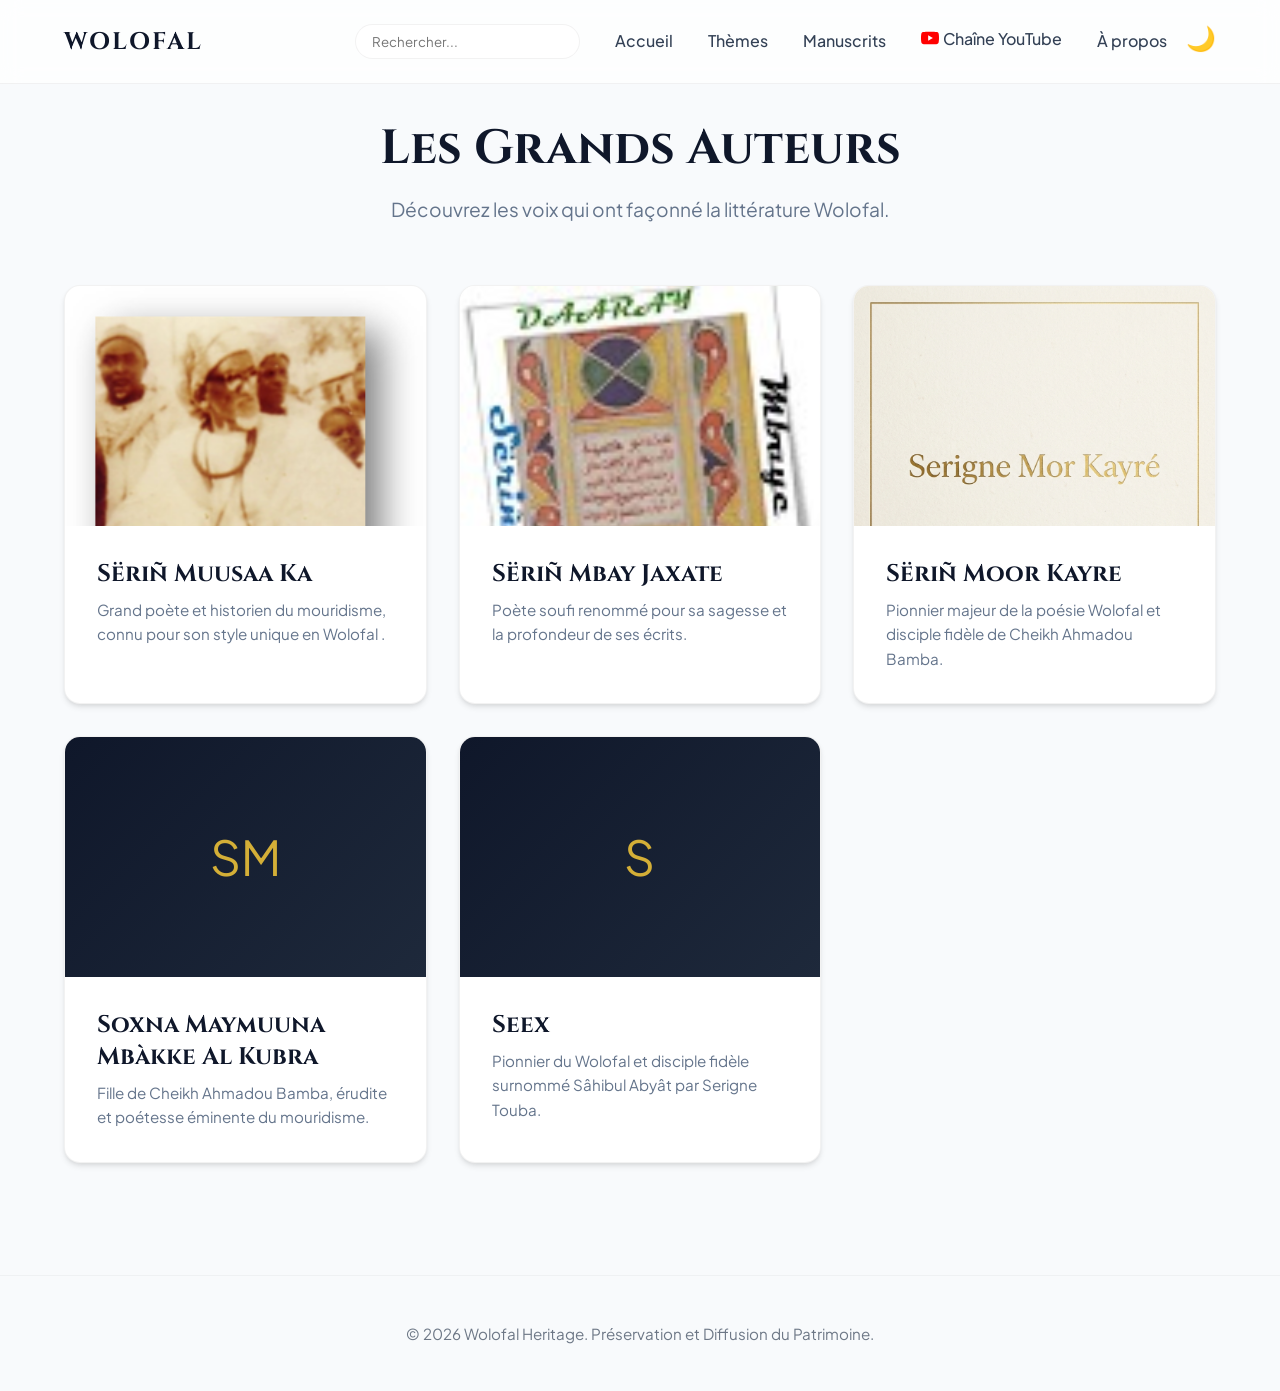
==== index.html @ 9d3ddbca "Ajoute une page Manuscrits (Ajami/Transcrit, groupée par auteur) - data/manuscripts.json : catalogue" ====
<!DOCTYPE html>
<html lang="fr">

<head>
    <meta charset="UTF-8">
    <meta name="viewport" content="width=device-width, initial-scale=1.0">
    <title>Wolofal Heritage</title>
    <meta name="description" content="Découvrez et lisez la poésie Wolofal (ajami) des grands auteurs mourides : Sëriñ Muusaa Ka, Sëriñ Mbay Jaxate, Sëriñ Moor Kayre et d'autres voix du patrimoine littéraire wolof.">
    <meta property="og:type" content="website">
    <meta property="og:title" content="Wolofal Heritage">
    <meta property="og:description" content="Préservation et diffusion du patrimoine littéraire Wolofal : poèmes, manuscrits et audios des grands auteurs mourides.">
    <meta property="og:image" content="assets/moussa_ka.png">
    <meta name="twitter:card" content="summary_large_image">
    <meta name="twitter:title" content="Wolofal Heritage">
    <meta name="twitter:description" content="Préservation et diffusion du patrimoine littéraire Wolofal : poèmes, manuscrits et audios des grands auteurs mourides.">
    <link rel="preconnect" href="https://fonts.googleapis.com">
    <link rel="preconnect" href="https://fonts.gstatic.com" crossorigin>
    <link
        href="https://fonts.googleapis.com/css2?family=Cinzel:wght@400;700&family=Lateef&family=Playfair+Display:ital,wght@0,400;0,700;1,400&family=Plus+Jakarta+Sans:wght@300;400;500;600&display=swap"
        rel="stylesheet">
    <link rel="stylesheet" href="style.css?v=13">
</head>

<body>
    <nav class="navbar">
        <div class="logo" onclick="app.navigate('home')">WOLOFAL</div>
        <div class="nav-links">
            <div class="search-container">
                <label for="searchInput" class="sr-only">Rechercher un poème ou un auteur</label>
                <input type="text" id="searchInput" placeholder="Rechercher..." class="search-bar" oninput="app.handleSearch(event)">
                <button id="clearSearchBtn" class="clear-search-btn" onclick="app.clearSearch()" style="display: none;">&times;</button>
            </div>
            <a href="#/" onclick="app.navigate('home'); return false;">Accueil</a>
            <a href="#/themes" onclick="app.navigate('themes'); return false;">Thèmes</a>
            <a href="#/manuscrits" onclick="app.navigate('manuscripts'); return false;">Manuscrits</a>
            <a href="https://www.youtube.com/@serignembayediakhate1075" target="_blank" class="nav-youtube-link" style="display: inline-flex; align-items: center; gap: 0.25rem;">
                <svg class="nav-youtube-icon" viewBox="0 0 24 24" width="18" height="18" fill="currentColor" style="color: #ff0000; transition: transform 0.3s;"><path d="M23.498 6.163a3.003 3.003 0 0 0-2.11-2.11C19.518 3.545 12 3.545 12 3.545s-7.518 0-9.388.508a3.003 3.003 0 0 0-2.11 2.11C0 8.033 0 12 0 12s0 3.967.502 5.837a3.003 3.003 0 0 0 2.11 2.11c1.87.508 9.388.508 9.388.508s7.518 0 9.388-.508a3.003 3.003 0 0 0 2.11-2.11C24 15.967 24 12 24 12s0-3.967-.502-5.837zM9.545 15.568V8.432L15.818 12l-6.273 3.568z"/></svg>
                Chaîne YouTube
            </a>
            <a href="#about">À propos</a>
            <button id="themeToggle" class="theme-btn" onclick="app.toggleTheme()">🌙</button>
        </div>
    </nav>

    <main id="app">
        <!-- Views will be injected here by JavaScript -->
    </main>

    <footer>
        <p>&copy; 2026 Wolofal Heritage. Préservation et Diffusion du Patrimoine.</p>
    </footer>

    <script src="content.js?v=13"></script>
    <script src="script.js?v=13"></script>
</body>

</html>
---- style.css ----
.sr-only {
    position: absolute;
    width: 1px;
    height: 1px;
    padding: 0;
    margin: -1px;
    overflow: hidden;
    clip: rect(0, 0, 0, 0);
    white-space: nowrap;
    border: 0;
}

:root {
    --primary-color: #0f172a; /* Deep Blue */
    --accent-color: #d4af37; /* Gold */
    --text-color: #334155;
    --bg-color: #f8fafc;
    --card-bg: #ffffff;
    --transition-speed: 0.4s;
    --nav-bg: rgba(255, 255, 255, 0.75);
    --border-color: rgba(0,0,0,0.05);
    --poem-bg: #ffffff;
}

[data-theme="dark"] {
    --primary-color: #f8fafc;
    --accent-color: #d4af37;
    --text-color: #cbd5e1;
    --bg-color: #0f172a;
    --card-bg: #1e293b;
    --nav-bg: rgba(15, 23, 42, 0.75);
    --border-color: rgba(255,255,255,0.05);
    --poem-bg: #1e293b;
}

/* Zen mode */
.zen-active .navbar { display: none; }
.zen-active .back-button { opacity: 0.2; }
.zen-active .back-button:hover { opacity: 1; }
.zen-active .reader-header { display: none; }
.zen-active { background-color: var(--bg-color); }

/* Theme and Search UI */
.theme-btn { background: none; border: none; font-size: 1.5rem; cursor: pointer; transition: transform 0.3s; margin-left: 1rem; }
.theme-btn:hover { transform: scale(1.1); }
.search-bar { padding: 0.5rem 2.2rem 0.5rem 1rem; border-radius: 20px; border: 1px solid var(--border-color); background: var(--card-bg); color: var(--text-color); font-family: inherit; }
.search-bar:focus { outline: none; border-color: var(--accent-color); }
.controls { display: flex; gap: 1rem; justify-content: center; margin-bottom: 2rem; }
.ctrl-btn { background: var(--card-bg); color: var(--text-color); border: 1px solid var(--border-color); padding: 0.5rem 1rem; border-radius: 8px; cursor: pointer; transition: all 0.3s; }
.ctrl-btn:hover { border-color: var(--accent-color); color: var(--accent-color); }

* {
    margin: 0;
    padding: 0;
    box-sizing: border-box;
}

body {
    font-family: 'Plus Jakarta Sans', sans-serif;
    background-color: var(--bg-color);
    color: var(--text-color);
    overflow-x: hidden;
}

h1, h2, h3, .logo {
    font-family: 'Cinzel', serif;
}

/* Navbar */
.navbar {
    display: flex;
    justify-content: space-between;
    align-items: center;
    padding: 1.5rem 5%;
    background: var(--nav-bg);
    backdrop-filter: blur(10px);
    position: sticky;
    top: 0;
    z-index: 100;
    border-bottom: 1px solid var(--border-color);
}

.logo {
    font-size: 1.5rem;
    font-weight: 700;
    color: var(--primary-color);
    cursor: pointer;
    letter-spacing: 2px;
}

.nav-links a {
    text-decoration: none;
    color: var(--text-color);
    margin-left: 2rem;
    font-weight: 500;
    transition: color 0.3s;
}

.nav-links a:hover {
    color: var(--accent-color);
}

/* Main Container */
#app {
    min-height: 80vh;
    padding: 2rem 5%;
    max-width: 1400px;
    margin: 0 auto;
}

/* Gallery View */
.gallery-header {
    text-align: center;
    margin-bottom: 3rem;
    animation: fadeIn 1s ease-out;
}

.gallery-header h1 {
    font-size: 3rem;
    color: var(--primary-color);
    margin-bottom: 1rem;
}

.gallery-header p {
    font-size: 1.2rem;
    color: #64748b;
    max-width: 600px;
    margin: 0 auto;
}

.authors-grid {
    display: grid;
    grid-template-columns: repeat(auto-fit, minmax(300px, 1fr));
    gap: 2rem;
    padding: 1rem 0;
}

.author-card {
    background: var(--card-bg);
    border-radius: 16px;
    overflow: hidden;
    box-shadow: 0 4px 6px -1px rgba(0, 0, 0, 0.1), 0 2px 4px -1px rgba(0, 0, 0, 0.06);
    transition: transform var(--transition-speed), box-shadow var(--transition-speed);
    cursor: pointer;
    border: 1px solid var(--border-color);
}

.author-card:hover {
    transform: translateY(-8px);
    box-shadow: 0 20px 25px -5px rgba(0, 0, 0, 0.1), 0 10px 10px -5px rgba(0, 0, 0, 0.04);
}

.card-image {
    height: 240px;
    background-color: var(--primary-color);
    /* Placeholder gradient if no image */
    background: linear-gradient(135deg, var(--primary-color) 0%, #1e293b 100%);
    display: flex;
    align-items: center;
    justify-content: center;
    color: var(--accent-color);
    font-size: 3rem;
}

.card-content {
    padding: 2rem;
}

.card-content h3 {
    font-size: 1.5rem;
    color: var(--primary-color);
    margin-bottom: 0.5rem;
}

.card-content p {
    color: #64748b;
    font-size: 0.95rem;
    line-height: 1.6;
}

/* Author Detail View */
.author-view {
    animation: slideUp 0.6s cubic-bezier(0.16, 1, 0.3, 1);
}

.back-button {
    background: none;
    border: none;
    color: var(--text-color);
    font-size: 1rem;
    font-weight: 600;
    cursor: pointer;
    display: flex;
    align-items: center;
    gap: 0.5rem;
    margin-bottom: 2rem;
    padding: 0.5rem 1rem;
    border-radius: 8px;
    transition: background 0.3s;
}

.back-button:hover {
    background: var(--border-color);
}

.author-header {
    display: grid;
    grid-template-columns: 1fr 2fr;
    gap: 4rem;
    margin-bottom: 4rem;
    align-items: center;
}

.author-portrait {
    aspect-ratio: 3/4;
    background: linear-gradient(135deg, var(--primary-color) 0%, #1e293b 100%);
    border-radius: 12px;
    box-shadow: 20px 20px 0 var(--accent-color);
}

.author-info h1 {
    font-size: 4rem;
    color: var(--primary-color);
    margin-bottom: 1.5rem;
    line-height: 1.1;
}

.author-bio {
    font-size: 1.1rem;
    line-height: 1.8;
    color: #475569;
}

.poems-list {
    margin-top: 3rem;
}

.poems-list h2 {
    font-size: 2rem;
    margin-bottom: 2rem;
    border-bottom: 2px solid var(--accent-color);
    display: inline-block;
    padding-bottom: 0.5rem;
}

.poem-item {
    padding: 1.5rem;
    border-bottom: 1px solid rgba(0,0,0,0.1);
    cursor: pointer;
    transition: background 0.3s, padding-left 0.3s;
    display: flex;
    justify-content: space-between;
    align-items: center;
}

.poem-item:hover {
    background: rgba(255,255,255,0.5);
    padding-left: 2rem;
}

.poem-title {
    font-family: 'Playfair Display', serif;
    font-size: 1.4rem;
    color: var(--primary-color);
}

.poem-meta {
    font-size: 0.9rem;
    color: #94a3b8;
}

/* Reader View */
.reader-view {
    max-width: 800px;
    margin: 0 auto;
    animation: fadeIn 0.8s ease;
}

.reader-header {
    text-align: center;
    margin-bottom: 4rem;
}

.reader-title {
    font-size: 3rem;
    font-family: 'Playfair Display', serif;
    color: var(--primary-color);
    margin-bottom: 1rem;
}

.reader-author {
    font-size: 1.2rem;
    color: var(--accent-color);
    font-weight: 600;
}

.poem-content {
    font-family: 'Playfair Display', 'Lateef', serif; /* Fallback for Arabic / Ajami script */
    font-size: 1.4rem;
    line-height: 1.45;
    color: var(--text-color);
    text-align: center; /* Traditional poetic alignment */
    padding: 4rem;
    background: var(--poem-bg);
    box-shadow: 0 4px 20px var(--border-color);
    border-radius: 4px;
    position: relative;
}

.poem-content h2 {
    scroll-margin-top: 110px;
}

.poem-stanza {
    margin-bottom: 2.8rem;
}

.poem-content::before {
    content: "“";
    position: absolute;
    top: -20px;
    left: 20px;
    font-size: 8rem;
    color: rgba(212, 175, 55, 0.2);
    font-family: serif;
}

/* Animations */
@keyframes fadeIn {
    from { opacity: 0; }
    to { opacity: 1; }
}

@keyframes slideUp {
    from { opacity: 0; transform: translateY(20px); }
    to { opacity: 1; transform: translateY(0); }
}

footer {
    text-align: center;
    padding: 3rem 1.5rem;
    font-size: 0.95rem;
    color: var(--text-color);
    opacity: 0.7;
    border-top: 1px solid var(--border-color);
    margin-top: 4rem;
}

/* Mobile Responsive */
@media (max-width: 768px) {
    .author-header {
        grid-template-columns: 1fr;
        gap: 2rem;
    }
    
    .author-info h1 {
        font-size: 2.2rem;
    }

    .gallery-header h1 {
        font-size: 2.0rem;
    }

    .reader-title {
        font-size: 1.8rem !important;
    }
    
    .poem-content {
        padding: 2rem 1rem;
        font-size: 1.2rem;
    }

    footer {
        padding: 2rem 1rem;
        font-size: 0.8rem;
        line-height: 1.5;
    }
}

/* Media / Audio Player */
.media-section {
    margin: 2rem auto;
    max-width: 800px;
    width: 100%;
}

.reader-top-bar {
    position: sticky;
    top: 78px; /* Just below the sticky navbar */
    background: var(--bg-color);
    padding: 1rem 0;
    z-index: 90;
    border-bottom: 1px solid var(--border-color);
    display: flex;
    justify-content: space-between;
    align-items: center;
    margin-bottom: 2rem;
    transition: background var(--transition-speed), top 0.3s;
}

.zen-active .reader-top-bar {
    top: 0; /* Align to the top of the screen when navbar is hidden in Zen mode */
}

.video-container {
    position: relative;
    padding-bottom: 56.25%; /* 16:9 Aspect Ratio */
    height: 0;
    overflow: hidden;
    border-radius: 12px;
    box-shadow: 0 4px 12px rgba(0,0,0,0.2);
}

.video-container iframe {
    position: absolute;
    top: 0;
    left: 0;
    width: 100%;
    height: 100%;
}

.audio-container {
    padding: 1rem;
    background: rgba(255, 255, 255, 0.05); /* Slight tint */
    border-radius: 12px;
    text-align: center;
}

.audio-container audio {
    width: 100%;
    outline: none;
}

/* Archive Layout */
.archive-container {
    display: grid;
    grid-template-columns: 1fr 1.5fr;
    gap: 2rem;
    align-items: start;
}

.archive-metadata-pane {
    background: var(--card-bg);
    padding: 2rem;
    border-radius: 12px;
    border: 1px solid var(--border-color);
    position: sticky;
    top: 100px;
    max-height: calc(100vh - 120px);
    overflow-y: auto;
}

.scan-mockup {
    width: 100%;
    height: 300px;
    background: #e2e8f0;
    border: 2px dashed #94a3b8;
    display: flex;
    align-items: center;
    justify-content: center;
    color: #64748b;
    border-radius: 8px;
    margin-top: 1rem;
}
[data-theme="dark"] .scan-mockup {
    background: #1e293b;
    border-color: #475569;
    color: #cbd5e1;
}

@media (max-width: 1024px) {
    .archive-container {
        grid-template-columns: 1fr;
    }
    .archive-metadata-pane {
        position: static;
        max-height: none;
        overflow-y: visible;
    }
}

/* --- Nouvelles améliorations UX & Esthétiques --- */

/* Transition douce de thème */
body, .navbar, .author-card, .poem-content, .archive-metadata-pane, .ctrl-btn, .poem-item, .search-bar, footer {
    transition: background-color var(--transition-speed) ease, 
                color var(--transition-speed) ease, 
                border-color var(--transition-speed) ease, 
                box-shadow var(--transition-speed) ease;
}

/* Style de la recherche */
.search-container {
    position: relative;
    display: inline-block;
}

.clear-search-btn {
    position: absolute;
    right: 10px;
    top: 50%;
    transform: translateY(-50%);
    background: none;
    border: none;
    color: var(--text-color);
    font-size: 1.25rem;
    cursor: pointer;
    opacity: 0.6;
    transition: opacity 0.2s, color 0.2s;
    padding: 0;
    line-height: 1;
}

.clear-search-btn:hover {
    opacity: 1;
    color: var(--accent-color);
}

/* Correspondance active (style Ctrl+F) */
.dynamic-highlight.active-match {
    background-color: var(--accent-color) !important;
    color: #000 !important;
    box-shadow: 0 0 12px var(--accent-color), 0 0 2px var(--accent-color);
}

/* Indicateur d'état vide */
.empty-state {
    text-align: center;
    padding: 4rem 2rem;
    background: var(--card-bg);
    border-radius: 16px;
    border: 1px solid var(--border-color);
    max-width: 500px;
    margin: 3rem auto;
    display: flex;
    flex-direction: column;
    align-items: center;
    gap: 1.2rem;
    box-shadow: 0 4px 6px -1px rgba(0, 0, 0, 0.05);
}

.empty-state svg {
    color: var(--accent-color);
    opacity: 0.8;
}

.empty-state h3 {
    font-size: 1.6rem;
    color: var(--primary-color);
    margin: 0;
}

.empty-state p {
    color: var(--text-color);
    opacity: 0.8;
    font-size: 0.95rem;
    line-height: 1.6;
    margin: 0;
}

/* Table des matières raffinée */
.poem-toc {
    background: var(--bg-color);
    border-radius: 12px;
    padding: 1.5rem;
    margin-bottom: 2rem;
    border: 1px solid var(--border-color);
}

.poem-toc h3 {
    font-size: 1.2rem;
    margin-bottom: 1rem;
    border-bottom: 2px solid var(--accent-color);
    padding-bottom: 0.5rem;
    color: var(--primary-color);
}

.poem-toc ul li {
    padding: 0.4rem 0;
}

.poem-toc ul li a {
    transition: color 0.2s, padding-left 0.2s;
    display: inline-block;
}

.poem-toc ul li a:hover {
    color: var(--accent-color) !important;
    padding-left: 4px;
}

/* Mode Zen - Cache la barre du haut */
.zen-active .navbar {
    transform: translateY(-100%);
    transition: transform 0.4s ease;
}

/* Responsivité Mobile améliorée */
@media (max-width: 768px) {
    .navbar {
        flex-direction: column;
        gap: 1rem;
        padding: 1rem 5%;
    }
    
    .nav-links {
        width: 100%;
        display: flex;
        justify-content: space-between;
        align-items: center;
        flex-wrap: wrap;
        gap: 0.8rem;
    }
    
    .nav-links a {
        margin-left: 0;
    }
    
    .search-container {
        width: 100%;
        order: 3;
    }
    
    .search-bar {
        width: 100%;
    }
}

/* Table of Contents details styles */
.poem-toc summary {
    list-style: none;
    outline: none;
    cursor: pointer;
    display: flex;
    justify-content: space-between;
    align-items: center;
}
.poem-toc summary::-webkit-details-marker {
    display: none;
}
.poem-toc[open] .toc-arrow {
    transform: rotate(180deg);
}

/* Card pour les résultats de recherche */
.search-poem-card {
    margin-bottom: 0.8rem;
    border: 1px solid var(--border-color);
    border-radius: 12px;
    background: var(--card-bg);
    padding: 1.5rem;
    display: flex;
    justify-content: space-between;
    align-items: center;
    cursor: pointer;
    transition: background-color var(--transition-speed) ease, border-color var(--transition-speed) ease;
}
.search-poem-card:hover {
    background: rgba(0, 0, 0, 0.02);
    border-color: var(--accent-color);
}
[data-theme="dark"] .search-poem-card:hover {
    background: rgba(255, 255, 255, 0.02);
}

@media (max-width: 768px) {
    /* Masquer l'aperçu PDF/Image sur mobile pour économiser l'espace et éviter les frictions de défilement */
    .manuscript-preview {
        display: none !important;
    }
    
    .manuscript-pdf-card {
        box-shadow: none !important;
        padding: 0.5rem !important;
    }
}

@media (max-width: 580px) {
    /* Stack horizontal list card components on small devices */
    .search-poem-card {
        flex-direction: column;
        align-items: flex-start;
        gap: 1rem;
    }
    .search-poem-card .poem-meta {
        margin-left: 0 !important;
        align-self: flex-end;
    }
    
    .author-portrait {
        box-shadow: 10px 10px 0 var(--accent-color) !important;
    }
}

/* Nav YouTube Link Hover */
.nav-youtube-link:hover .nav-youtube-icon {
    transform: scale(1.2);
}


/* Extraits et snippets de recherche (accueil + page auteur) */
.poem-excerpt {
    font-size: 0.95rem;
    color: var(--text-color);
    opacity: 0.8;
    margin-top: 0.25rem;
}

.poem-snippet {
    font-size: 0.9rem;
    color: var(--text-color);
    font-style: italic;
    margin-top: 0.5rem;
    padding: 0.5rem;
    border-left: 3px solid var(--accent-color);
    background: rgba(0,0,0,0.02);
    border-radius: 0 4px 4px 0;
    line-height: 1.5;
    text-align: left;
}

/* Vue Thèmes : grille des thèmes */
.themes-grid {
    display: grid;
    grid-template-columns: repeat(auto-fill, minmax(280px, 1fr));
    gap: 1.5rem;
    padding: 1rem 0;
    max-width: 1000px;
    margin: 0 auto;
}

.theme-card {
    background: var(--card-bg);
    border: 1px solid var(--border-color);
    border-radius: 12px;
    padding: 1.5rem;
    cursor: pointer;
    transition: transform var(--transition-speed), box-shadow var(--transition-speed), border-color 0.3s;
    display: flex;
    flex-direction: column;
    gap: 0.5rem;
}

.theme-card:hover {
    transform: translateY(-4px);
    box-shadow: 0 10px 20px rgba(0, 0, 0, 0.08);
    border-color: var(--accent-color);
}

.theme-card h3 {
    font-family: 'Plus Jakarta Sans', sans-serif;
    font-size: 1.05rem;
    font-weight: 600;
    color: var(--primary-color);
    line-height: 1.4;
}

.theme-card .theme-count {
    font-size: 0.85rem;
    color: var(--accent-color);
    font-weight: 600;
}

.theme-card-empty {
    opacity: 0.55;
}

/* Pastilles de filtre par thème (page auteur) */
.theme-pills {
    display: flex;
    flex-wrap: wrap;
    gap: 0.5rem;
    margin-bottom: 1.5rem;
}

.theme-pill {
    background: var(--card-bg);
    color: var(--text-color);
    border: 1px solid var(--border-color);
    border-radius: 20px;
    padding: 0.4rem 0.9rem;
    font-size: 0.85rem;
    font-family: inherit;
    cursor: pointer;
    transition: all 0.2s;
}

.theme-pill:hover {
    border-color: var(--accent-color);
    color: var(--accent-color);
}

.theme-pill.active {
    background: var(--accent-color);
    border-color: var(--accent-color);
    color: #fff;
}

.theme-pill-count {
    opacity: 0.75;
    font-size: 0.78rem;
    font-weight: 600;
    margin-left: 0.15rem;
}

/* Page Manuscrits */
.manuscript-author-section {
    max-width: 1100px;
    margin: 0 auto 3rem auto;
}

.manuscript-author-section h2 {
    font-family: 'Cinzel', serif;
    font-size: 1.4rem;
    color: var(--primary-color);
    border-bottom: 2px solid var(--accent-color);
    display: inline-block;
    padding-bottom: 0.4rem;
    margin-bottom: 1.5rem;
}

.manuscripts-grid {
    display: grid;
    grid-template-columns: repeat(auto-fill, minmax(260px, 1fr));
    gap: 1.5rem;
}

.manuscript-card {
    background: var(--card-bg);
    border: 1px solid var(--border-color);
    border-radius: 12px;
    padding: 1.5rem;
    display: flex;
    flex-direction: column;
    transition: transform var(--transition-speed), box-shadow var(--transition-speed);
}

.manuscript-card:hover {
    transform: translateY(-4px);
    box-shadow: 0 10px 20px rgba(0, 0, 0, 0.08);
}

.manuscript-card h3 {
    font-family: 'Playfair Display', serif;
    font-size: 1.15rem;
    color: var(--primary-color);
    margin-top: 0.6rem;
    line-height: 1.4;
}

.manuscript-type-badge {
    display: inline-block;
    font-size: 0.75rem;
    font-weight: 700;
    letter-spacing: 0.03em;
    text-transform: uppercase;
    padding: 0.25rem 0.6rem;
    border-radius: 20px;
    width: fit-content;
}

.manuscript-type-ajami {
    background: rgba(212, 175, 55, 0.15);
    color: #a8842a;
}

[data-theme="dark"] .manuscript-type-ajami {
    color: #d4af37;
}

.manuscript-type-transcrit {
    background: rgba(15, 23, 42, 0.08);
    color: var(--primary-color);
}

[data-theme="dark"] .manuscript-type-transcrit {
    background: rgba(255, 255, 255, 0.08);
}
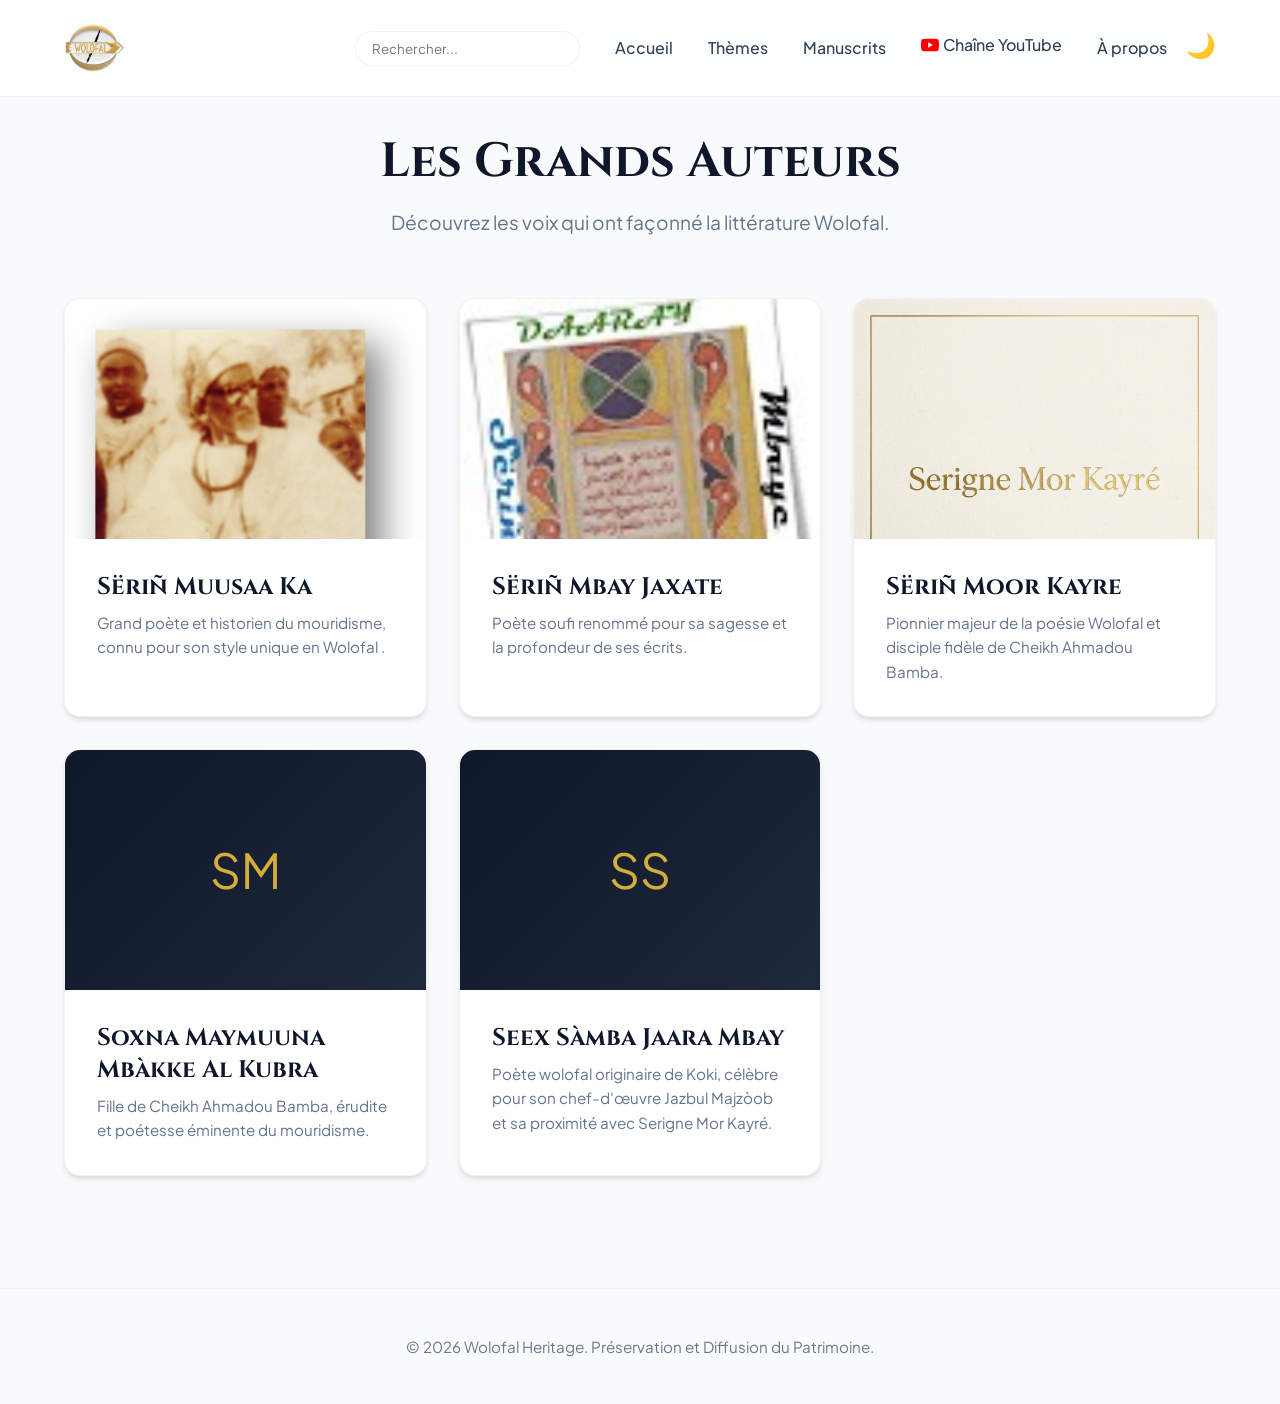
==== commit cf165742: "Remplace le logo texte "WOLOFAL" par le logo graphique Ajoute assets/logo_wolofal.png dans la navbar" ====
--- a/index.html
+++ b/index.html
@@ -18,12 +18,12 @@
     <link
         href="https://fonts.googleapis.com/css2?family=Cinzel:wght@400;700&family=Lateef&family=Playfair+Display:ital,wght@0,400;0,700;1,400&family=Plus+Jakarta+Sans:wght@300;400;500;600&display=swap"
         rel="stylesheet">
-    <link rel="stylesheet" href="style.css?v=13">
+    <link rel="stylesheet" href="style.css?v=14">
 </head>
 
 <body>
     <nav class="navbar">
-        <div class="logo" onclick="app.navigate('home')">WOLOFAL</div>
+        <div class="logo" onclick="app.navigate('home')"><img src="assets/logo_wolofal.png?v=1" alt="Wolofal Heritage"></div>
         <div class="nav-links">
             <div class="search-container">
                 <label for="searchInput" class="sr-only">Rechercher un poème ou un auteur</label>
@@ -50,8 +50,8 @@
         <p>&copy; 2026 Wolofal Heritage. Préservation et Diffusion du Patrimoine.</p>
     </footer>
 
-    <script src="content.js?v=13"></script>
-    <script src="script.js?v=13"></script>
+    <script src="content.js?v=14"></script>
+    <script src="script.js?v=14"></script>
 </body>
 
 </html>
--- a/style.css
+++ b/style.css
@@ -86,6 +86,14 @@
     color: var(--primary-color);
     cursor: pointer;
     letter-spacing: 2px;
+    display: flex;
+    align-items: center;
+}
+
+.logo img {
+    height: 48px;
+    width: auto;
+    display: block;
 }
 
 .nav-links a {
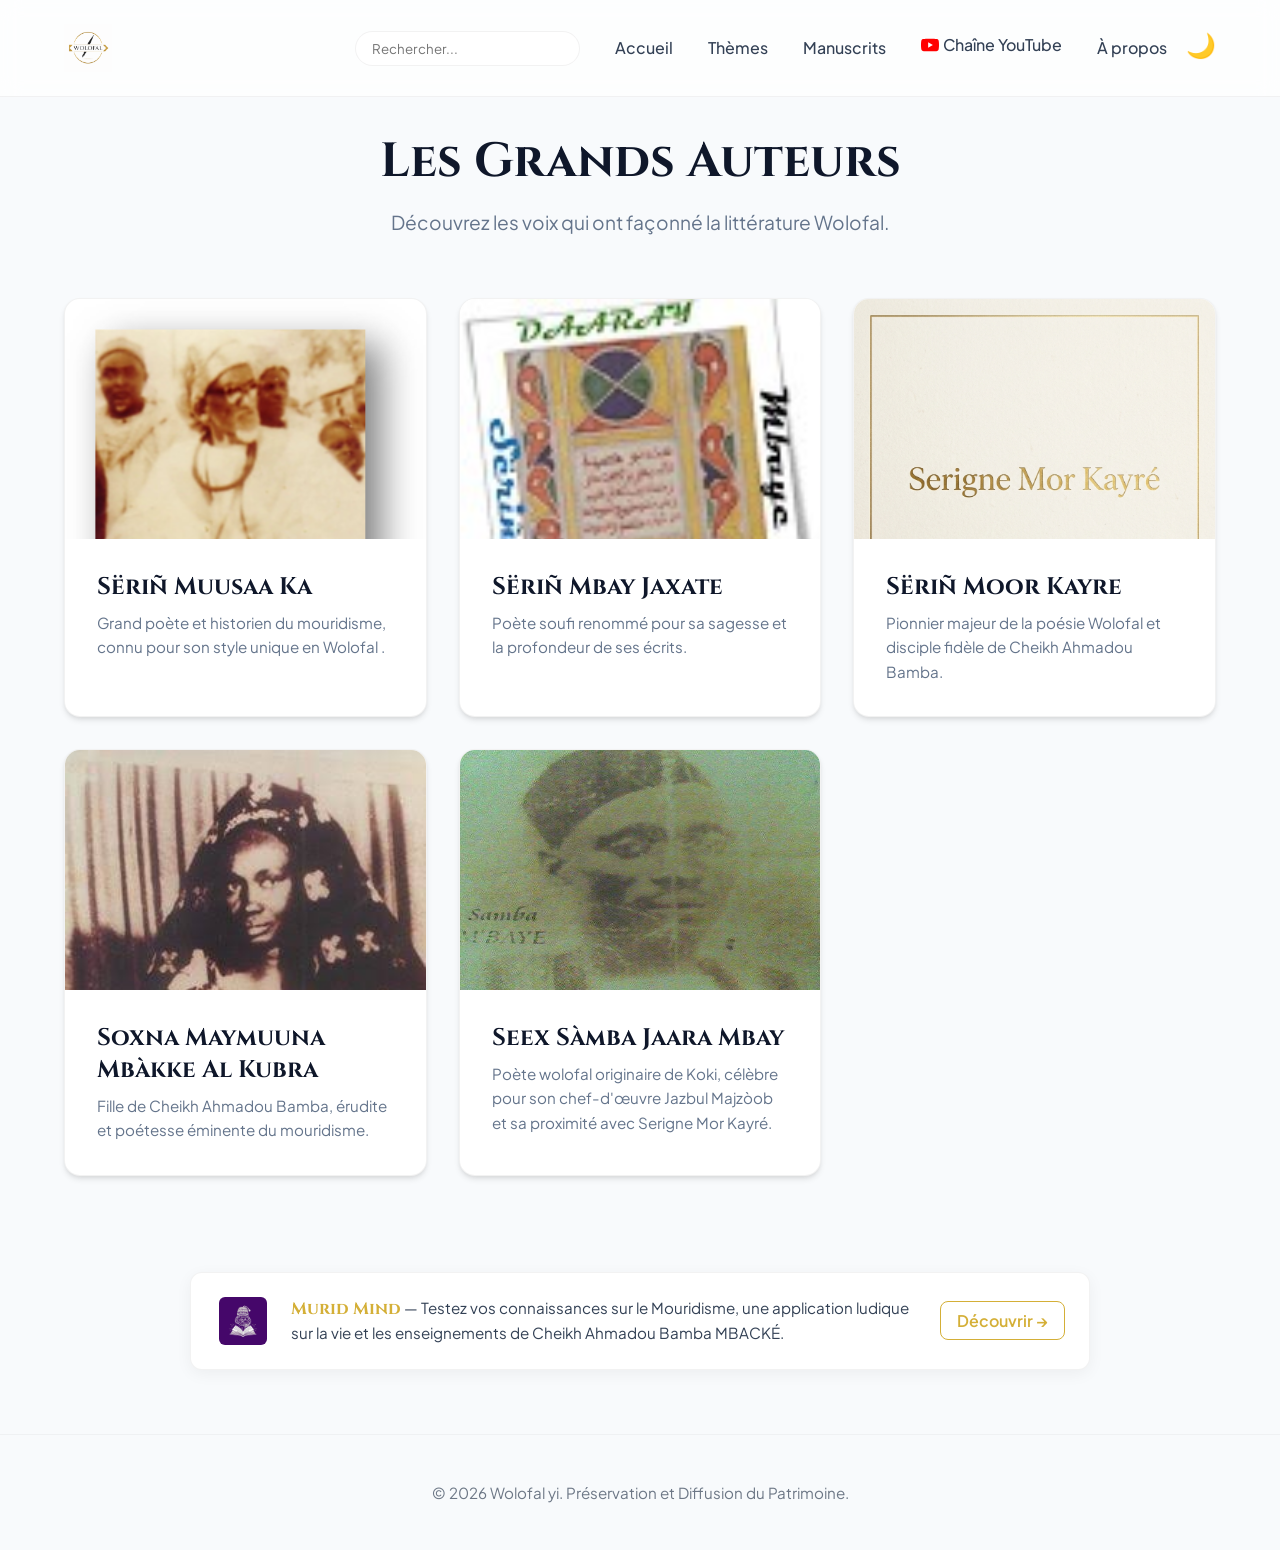
==== commit 26937153: "new" ====
--- a/index.html
+++ b/index.html
@@ -4,14 +4,14 @@
 <head>
     <meta charset="UTF-8">
     <meta name="viewport" content="width=device-width, initial-scale=1.0">
-    <title>Wolofal Heritage</title>
+    <title>Wolofal yi</title>
     <meta name="description" content="Découvrez et lisez la poésie Wolofal (ajami) des grands auteurs mourides : Sëriñ Muusaa Ka, Sëriñ Mbay Jaxate, Sëriñ Moor Kayre et d'autres voix du patrimoine littéraire wolof.">
     <meta property="og:type" content="website">
-    <meta property="og:title" content="Wolofal Heritage">
+    <meta property="og:title" content="Wolofal yi">
     <meta property="og:description" content="Préservation et diffusion du patrimoine littéraire Wolofal : poèmes, manuscrits et audios des grands auteurs mourides.">
     <meta property="og:image" content="assets/moussa_ka.png">
     <meta name="twitter:card" content="summary_large_image">
-    <meta name="twitter:title" content="Wolofal Heritage">
+    <meta name="twitter:title" content="Wolofal yi">
     <meta name="twitter:description" content="Préservation et diffusion du patrimoine littéraire Wolofal : poèmes, manuscrits et audios des grands auteurs mourides.">
     <link rel="preconnect" href="https://fonts.googleapis.com">
     <link rel="preconnect" href="https://fonts.gstatic.com" crossorigin>
@@ -23,7 +23,7 @@
 
 <body>
     <nav class="navbar">
-        <div class="logo" onclick="app.navigate('home')"><img src="assets/logo_wolofal.png?v=1" alt="Wolofal Heritage"></div>
+        <div class="logo" onclick="app.navigate('home')"><img src="assets/logo_wolofal.png?v=1" alt="Wolofal yi"></div>
         <div class="nav-links">
             <div class="search-container">
                 <label for="searchInput" class="sr-only">Rechercher un poème ou un auteur</label>
@@ -37,7 +37,7 @@
                 <svg class="nav-youtube-icon" viewBox="0 0 24 24" width="18" height="18" fill="currentColor" style="color: #ff0000; transition: transform 0.3s;"><path d="M23.498 6.163a3.003 3.003 0 0 0-2.11-2.11C19.518 3.545 12 3.545 12 3.545s-7.518 0-9.388.508a3.003 3.003 0 0 0-2.11 2.11C0 8.033 0 12 0 12s0 3.967.502 5.837a3.003 3.003 0 0 0 2.11 2.11c1.87.508 9.388.508 9.388.508s7.518 0 9.388-.508a3.003 3.003 0 0 0 2.11-2.11C24 15.967 24 12 24 12s0-3.967-.502-5.837zM9.545 15.568V8.432L15.818 12l-6.273 3.568z"/></svg>
                 Chaîne YouTube
             </a>
-            <a href="#about">À propos</a>
+            <a href="#/apropos" onclick="app.navigate('about'); return false;">À propos</a>
             <button id="themeToggle" class="theme-btn" onclick="app.toggleTheme()">🌙</button>
         </div>
     </nav>
@@ -46,8 +46,16 @@
         <!-- Views will be injected here by JavaScript -->
     </main>
 
+    <a href="https://murid-quiz.web.app/" target="_blank" rel="noopener" class="partner-banner">
+        <img class="partner-banner-icon" src="assets/logo_murid.jpeg" alt="Murid Mind">
+        <span class="partner-banner-text">
+            <strong>Murid Mind</strong> — Testez vos connaissances sur le Mouridisme, une application ludique sur la vie et les enseignements de Cheikh Ahmadou Bamba MBACKÉ.
+        </span>
+        <span class="partner-banner-cta">Découvrir →</span>
+    </a>
+
     <footer>
-        <p>&copy; 2026 Wolofal Heritage. Préservation et Diffusion du Patrimoine.</p>
+        <p>&copy; 2026 Wolofal yi. Préservation et Diffusion du Patrimoine.</p>
     </footer>
 
     <script src="content.js?v=14"></script>
--- a/style.css
+++ b/style.css
@@ -136,6 +136,43 @@
     margin: 0 auto;
 }
 
+/* About View */
+.about-content {
+    max-width: 780px;
+    margin: 0 auto;
+}
+
+.about-section {
+    background: var(--card-bg);
+    border: 1px solid var(--border-color);
+    border-radius: 12px;
+    padding: 2rem;
+    margin-bottom: 1.5rem;
+}
+
+.about-section h2 {
+    font-size: 1.5rem;
+    color: var(--primary-color);
+    margin-bottom: 1rem;
+}
+
+.about-section p {
+    font-size: 1.05rem;
+    line-height: 1.8;
+    color: var(--text-color);
+    margin-bottom: 1rem;
+}
+
+.about-section p:last-child {
+    margin-bottom: 0;
+}
+
+.about-contact-btn {
+    display: inline-block;
+    text-decoration: none;
+    font-weight: 600;
+}
+
 .authors-grid {
     display: grid;
     grid-template-columns: repeat(auto-fit, minmax(300px, 1fr));
@@ -352,6 +389,68 @@
     opacity: 0.7;
     border-top: 1px solid var(--border-color);
     margin-top: 4rem;
+}
+
+/* Partner banner (Murid Mind) */
+.partner-banner {
+    display: flex;
+    align-items: center;
+    gap: 1.25rem;
+    max-width: 900px;
+    margin: 3rem auto 0;
+    padding: 1.25rem 1.5rem;
+    border-radius: 12px;
+    background: var(--card-bg);
+    border: 1px solid var(--border-color);
+    box-shadow: 0 4px 16px var(--border-color);
+    color: var(--text-color);
+    text-decoration: none;
+    transition: transform 0.2s, border-color 0.2s;
+}
+
+.partner-banner:hover {
+    transform: translateY(-2px);
+    border-color: var(--accent-color);
+}
+
+.partner-banner-icon {
+    width: 56px;
+    height: 56px;
+    border-radius: 10px;
+    flex-shrink: 0;
+    object-fit: contain;
+    background: var(--poem-bg, var(--card-bg));
+    padding: 4px;
+}
+
+.partner-banner-text {
+    flex: 1;
+    font-size: 0.95rem;
+    line-height: 1.5;
+    color: var(--text-color);
+}
+
+.partner-banner-text strong {
+    font-family: 'Cinzel', serif;
+    font-size: 1.05rem;
+    color: var(--accent-color);
+}
+
+.partner-banner-cta {
+    flex-shrink: 0;
+    font-weight: 600;
+    white-space: nowrap;
+    padding: 0.5rem 1rem;
+    border-radius: 8px;
+    border: 1px solid var(--accent-color);
+    color: var(--accent-color);
+}
+
+@media (max-width: 640px) {
+    .partner-banner {
+        flex-direction: column;
+        text-align: center;
+    }
 }
 
 /* Mobile Responsive */
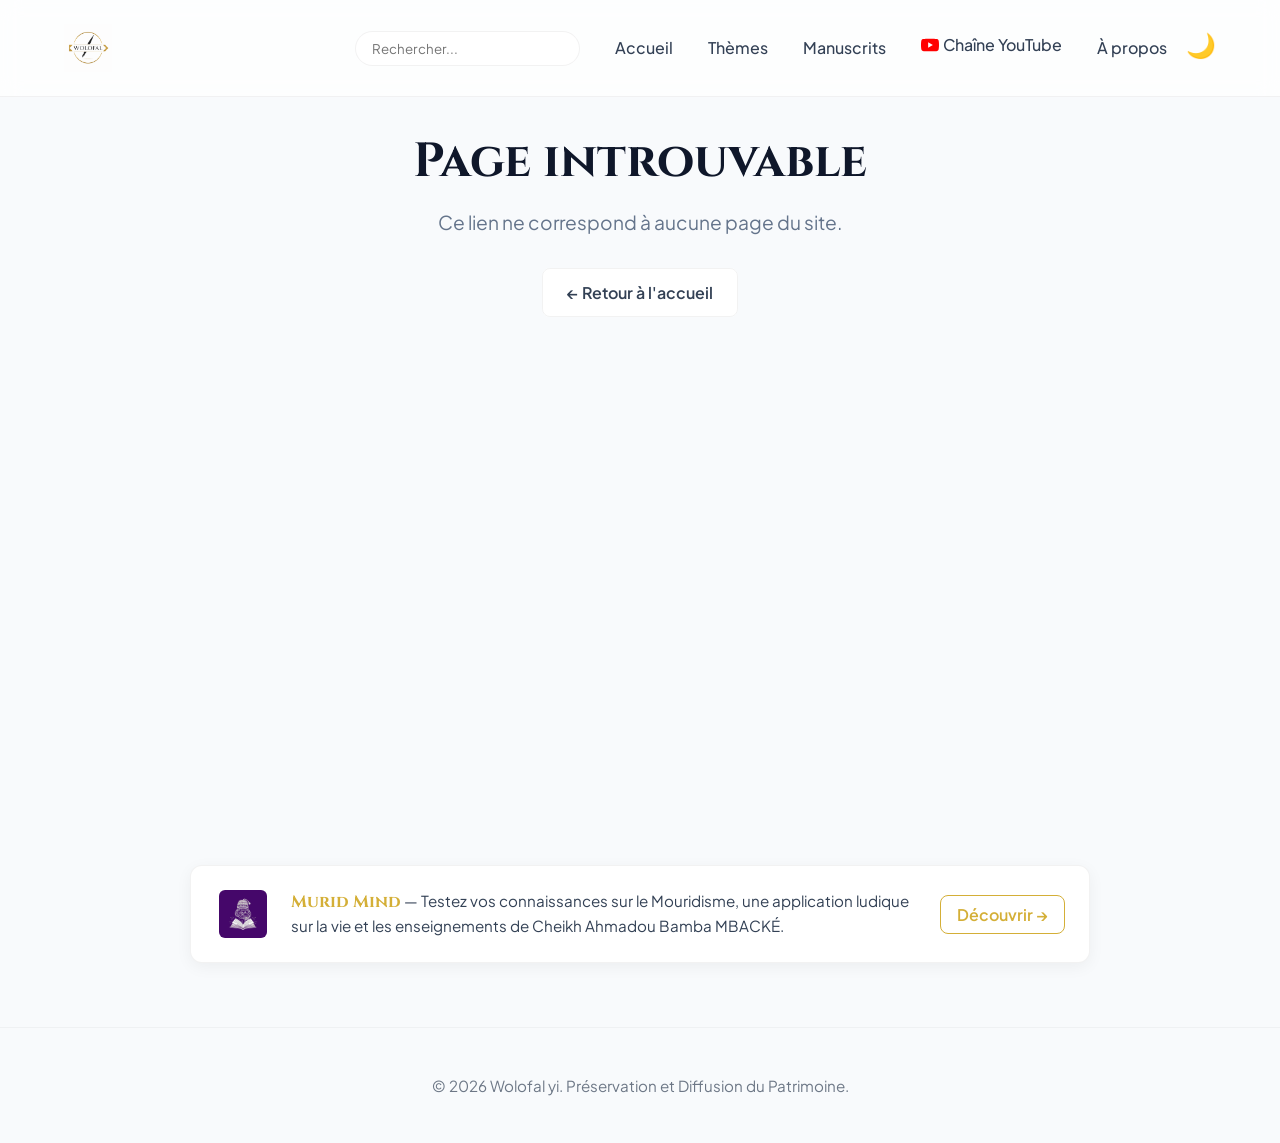
==== commit 2eb7fa30: "Migre vers des URLs propres (History API) pour l'indexation Google Remplace le routage par hash (#/a" ====
--- a/index.html
+++ b/index.html
@@ -6,38 +6,52 @@
     <meta name="viewport" content="width=device-width, initial-scale=1.0">
     <title>Wolofal yi</title>
     <meta name="description" content="Découvrez et lisez la poésie Wolofal (ajami) des grands auteurs mourides : Sëriñ Muusaa Ka, Sëriñ Mbay Jaxate, Sëriñ Moor Kayre et d'autres voix du patrimoine littéraire wolof.">
+    <link rel="canonical" href="https://wolofalyi.com/">
     <meta property="og:type" content="website">
+    <meta property="og:url" content="https://wolofalyi.com/">
     <meta property="og:title" content="Wolofal yi">
     <meta property="og:description" content="Préservation et diffusion du patrimoine littéraire Wolofal : poèmes, manuscrits et audios des grands auteurs mourides.">
-    <meta property="og:image" content="assets/moussa_ka.png">
+    <meta property="og:image" content="https://wolofalyi.com/assets/moussa_ka.png">
     <meta name="twitter:card" content="summary_large_image">
     <meta name="twitter:title" content="Wolofal yi">
     <meta name="twitter:description" content="Préservation et diffusion du patrimoine littéraire Wolofal : poèmes, manuscrits et audios des grands auteurs mourides.">
+    <meta name="twitter:image" content="https://wolofalyi.com/assets/moussa_ka.png">
     <link rel="preconnect" href="https://fonts.googleapis.com">
     <link rel="preconnect" href="https://fonts.gstatic.com" crossorigin>
     <link
         href="https://fonts.googleapis.com/css2?family=Cinzel:wght@400;700&family=Lateef&family=Playfair+Display:ital,wght@0,400;0,700;1,400&family=Plus+Jakarta+Sans:wght@300;400;500;600&display=swap"
         rel="stylesheet">
-    <link rel="stylesheet" href="style.css?v=14">
+    <link rel="stylesheet" href="/style.css?v=14">
+    <script>
+    // Restaure le chemin propre demande avant redirection par 404.html (GitHub
+    // Pages n'a pas de reecriture serveur), avant que le routeur ne s'initialise.
+    (function () {
+        var redirect = sessionStorage.getItem('spa-redirect-path');
+        if (redirect) {
+            sessionStorage.removeItem('spa-redirect-path');
+            history.replaceState(null, '', redirect);
+        }
+    })();
+    </script>
 </head>
 
 <body>
     <nav class="navbar">
-        <div class="logo" onclick="app.navigate('home')"><img src="assets/logo_wolofal.png?v=1" alt="Wolofal yi"></div>
+        <a class="logo" href="/" onclick="app.navigate('home'); return false;"><img src="/assets/logo_wolofal.png?v=1" alt="Wolofal yi"></a>
         <div class="nav-links">
             <div class="search-container">
                 <label for="searchInput" class="sr-only">Rechercher un poème ou un auteur</label>
                 <input type="text" id="searchInput" placeholder="Rechercher..." class="search-bar" oninput="app.handleSearch(event)">
                 <button id="clearSearchBtn" class="clear-search-btn" onclick="app.clearSearch()" style="display: none;">&times;</button>
             </div>
-            <a href="#/" onclick="app.navigate('home'); return false;">Accueil</a>
-            <a href="#/themes" onclick="app.navigate('themes'); return false;">Thèmes</a>
-            <a href="#/manuscrits" onclick="app.navigate('manuscripts'); return false;">Manuscrits</a>
+            <a href="/" onclick="app.navigate('home'); return false;">Accueil</a>
+            <a href="/themes" onclick="app.navigate('themes'); return false;">Thèmes</a>
+            <a href="/manuscrits" onclick="app.navigate('manuscripts'); return false;">Manuscrits</a>
             <a href="https://www.youtube.com/@serignembayediakhate1075" target="_blank" class="nav-youtube-link" style="display: inline-flex; align-items: center; gap: 0.25rem;">
                 <svg class="nav-youtube-icon" viewBox="0 0 24 24" width="18" height="18" fill="currentColor" style="color: #ff0000; transition: transform 0.3s;"><path d="M23.498 6.163a3.003 3.003 0 0 0-2.11-2.11C19.518 3.545 12 3.545 12 3.545s-7.518 0-9.388.508a3.003 3.003 0 0 0-2.11 2.11C0 8.033 0 12 0 12s0 3.967.502 5.837a3.003 3.003 0 0 0 2.11 2.11c1.87.508 9.388.508 9.388.508s7.518 0 9.388-.508a3.003 3.003 0 0 0 2.11-2.11C24 15.967 24 12 24 12s0-3.967-.502-5.837zM9.545 15.568V8.432L15.818 12l-6.273 3.568z"/></svg>
                 Chaîne YouTube
             </a>
-            <a href="#/apropos" onclick="app.navigate('about'); return false;">À propos</a>
+            <a href="/apropos" onclick="app.navigate('about'); return false;">À propos</a>
             <button id="themeToggle" class="theme-btn" onclick="app.toggleTheme()">🌙</button>
         </div>
     </nav>
@@ -47,7 +61,7 @@
     </main>
 
     <a href="https://murid-quiz.web.app/" target="_blank" rel="noopener" class="partner-banner">
-        <img class="partner-banner-icon" src="assets/logo_murid.jpeg" alt="Murid Mind">
+        <img class="partner-banner-icon" src="/assets/logo_murid.jpeg" alt="Murid Mind">
         <span class="partner-banner-text">
             <strong>Murid Mind</strong> — Testez vos connaissances sur le Mouridisme, une application ludique sur la vie et les enseignements de Cheikh Ahmadou Bamba MBACKÉ.
         </span>
@@ -58,8 +72,8 @@
         <p>&copy; 2026 Wolofal yi. Préservation et Diffusion du Patrimoine.</p>
     </footer>
 
-    <script src="content.js?v=14"></script>
-    <script src="script.js?v=14"></script>
+    <script src="/content.js?v=14"></script>
+    <script src="/script.js?v=14"></script>
 </body>
 
 </html>
--- a/style.css
+++ b/style.css
@@ -181,6 +181,7 @@
 }
 
 .author-card {
+    display: block;
     background: var(--card-bg);
     border-radius: 16px;
     overflow: hidden;
@@ -188,6 +189,8 @@
     transition: transform var(--transition-speed), box-shadow var(--transition-speed);
     cursor: pointer;
     border: 1px solid var(--border-color);
+    text-decoration: none;
+    color: inherit;
 }
 
 .author-card:hover {
@@ -296,6 +299,8 @@
     display: flex;
     justify-content: space-between;
     align-items: center;
+    text-decoration: none;
+    color: inherit;
 }
 
 .poem-item:hover {
@@ -474,13 +479,20 @@
     
     .poem-content {
         padding: 2rem 1rem;
-        font-size: 1.2rem;
+        font-size: 1.1rem;
+        text-align: left;
     }
 
     footer {
         padding: 2rem 1rem;
         font-size: 0.8rem;
         line-height: 1.5;
+    }
+}
+
+@media (max-width: 480px) {
+    .poem-content {
+        font-size: 0.98rem;
     }
 }
 
@@ -761,6 +773,8 @@
     align-items: center;
     cursor: pointer;
     transition: background-color var(--transition-speed) ease, border-color var(--transition-speed) ease;
+    text-decoration: none;
+    color: inherit;
 }
 .search-poem-card:hover {
     background: rgba(0, 0, 0, 0.02);
@@ -846,6 +860,8 @@
     display: flex;
     flex-direction: column;
     gap: 0.5rem;
+    text-decoration: none;
+    color: inherit;
 }
 
 .theme-card:hover {
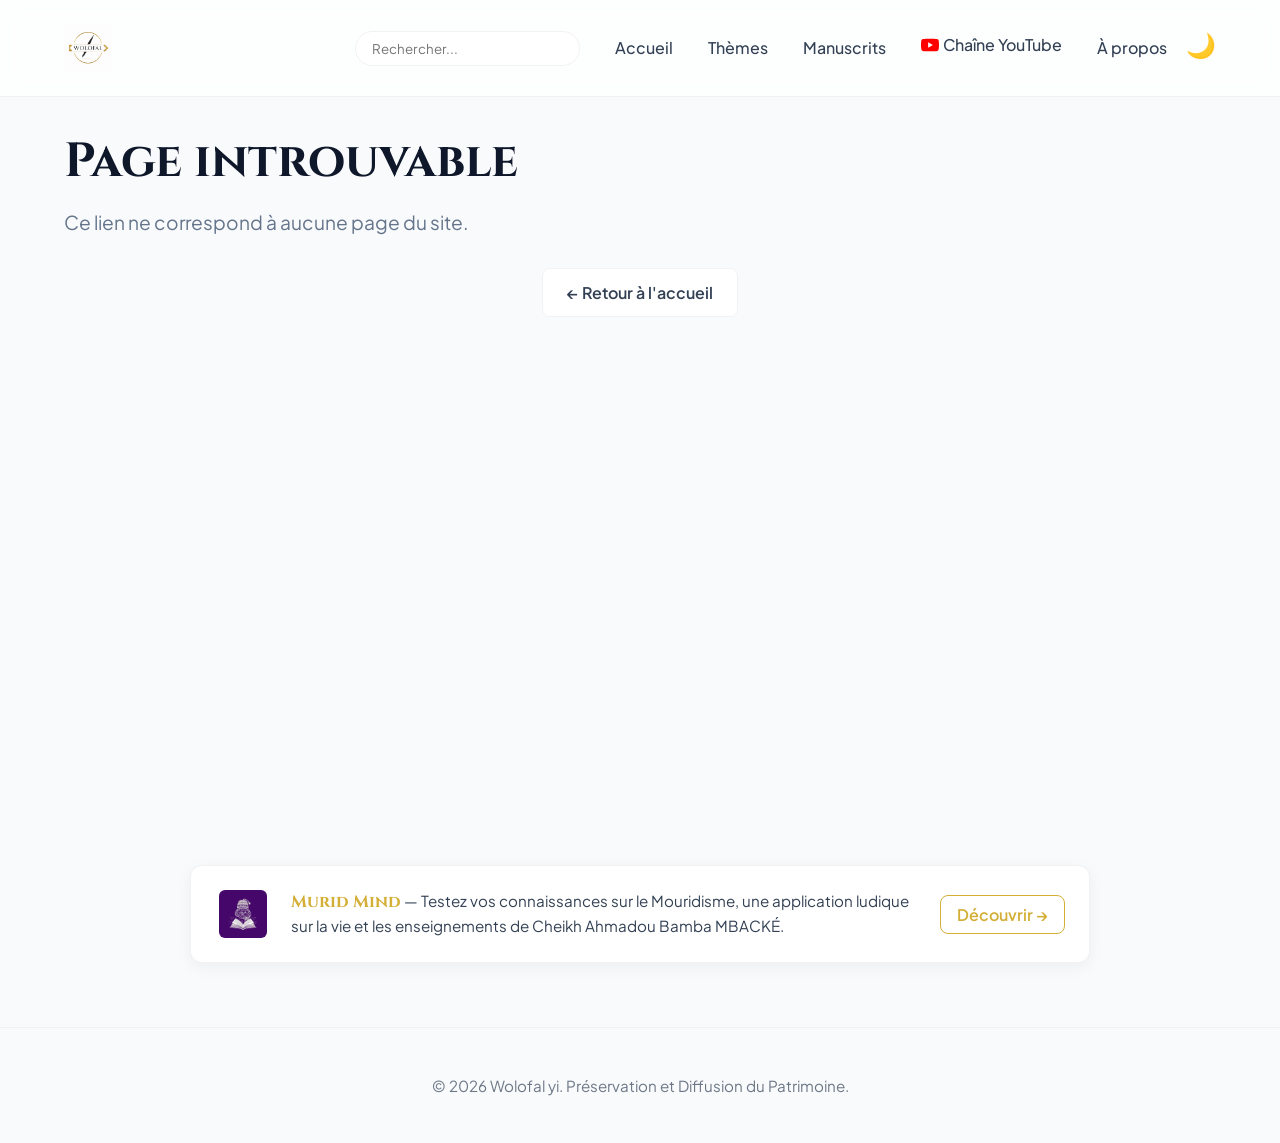
==== commit d2d52041: "Ajoute le favicon du site (logo Wolofal dans l'onglet du navigateur)" ====
--- a/index.html
+++ b/index.html
@@ -7,6 +7,8 @@
     <title>Wolofal yi</title>
     <meta name="description" content="Découvrez et lisez la poésie Wolofal (ajami) des grands auteurs mourides : Sëriñ Muusaa Ka, Sëriñ Mbay Jaxate, Sëriñ Moor Kayre et d'autres voix du patrimoine littéraire wolof.">
     <link rel="canonical" href="https://wolofalyi.com/">
+    <link rel="icon" type="image/png" sizes="192x192" href="/assets/icons/icon-192.png">
+    <link rel="icon" type="image/png" sizes="512x512" href="/assets/icons/icon-512.png">
     <meta property="og:type" content="website">
     <meta property="og:url" content="https://wolofalyi.com/">
     <meta property="og:title" content="Wolofal yi">
@@ -16,6 +18,12 @@
     <meta name="twitter:title" content="Wolofal yi">
     <meta name="twitter:description" content="Préservation et diffusion du patrimoine littéraire Wolofal : poèmes, manuscrits et audios des grands auteurs mourides.">
     <meta name="twitter:image" content="https://wolofalyi.com/assets/moussa_ka.png">
+    <link rel="manifest" href="/manifest.json">
+    <meta name="theme-color" content="#d4af37">
+    <link rel="apple-touch-icon" href="/assets/icons/apple-touch-icon.png">
+    <meta name="apple-mobile-web-app-capable" content="yes">
+    <meta name="apple-mobile-web-app-status-bar-style" content="black-translucent">
+    <meta name="apple-mobile-web-app-title" content="Wolofal yi">
     <link rel="preconnect" href="https://fonts.googleapis.com">
     <link rel="preconnect" href="https://fonts.gstatic.com" crossorigin>
     <link
--- a/style.css
+++ b/style.css
@@ -118,7 +118,7 @@
 
 /* Gallery View */
 .gallery-header {
-    text-align: center;
+    text-align: left;
     margin-bottom: 3rem;
     animation: fadeIn 1s ease-out;
 }
@@ -133,7 +133,28 @@
     font-size: 1.2rem;
     color: #64748b;
     max-width: 600px;
-    margin: 0 auto;
+}
+
+.home-intro {
+    text-align: left;
+    max-width: 780px;
+    margin-bottom: 3rem;
+}
+
+.home-intro p {
+    color: #64748b;
+    line-height: 1.6;
+    margin-bottom: 0.75rem;
+}
+
+.home-intro a {
+    color: var(--accent-color);
+    font-weight: 600;
+    text-decoration: none;
+}
+
+.home-intro a:hover {
+    text-decoration: underline;
 }
 
 /* About View */
@@ -327,7 +348,7 @@
 }
 
 .reader-header {
-    text-align: center;
+    text-align: left;
     margin-bottom: 4rem;
 }
 
@@ -349,7 +370,7 @@
     font-size: 1.4rem;
     line-height: 1.45;
     color: var(--text-color);
-    text-align: center; /* Traditional poetic alignment */
+    text-align: left;
     padding: 4rem;
     background: var(--poem-bg);
     box-shadow: 0 4px 20px var(--border-color);
@@ -906,6 +927,7 @@
     font-family: inherit;
     cursor: pointer;
     transition: all 0.2s;
+    text-align: left;
 }
 
 .theme-pill:hover {
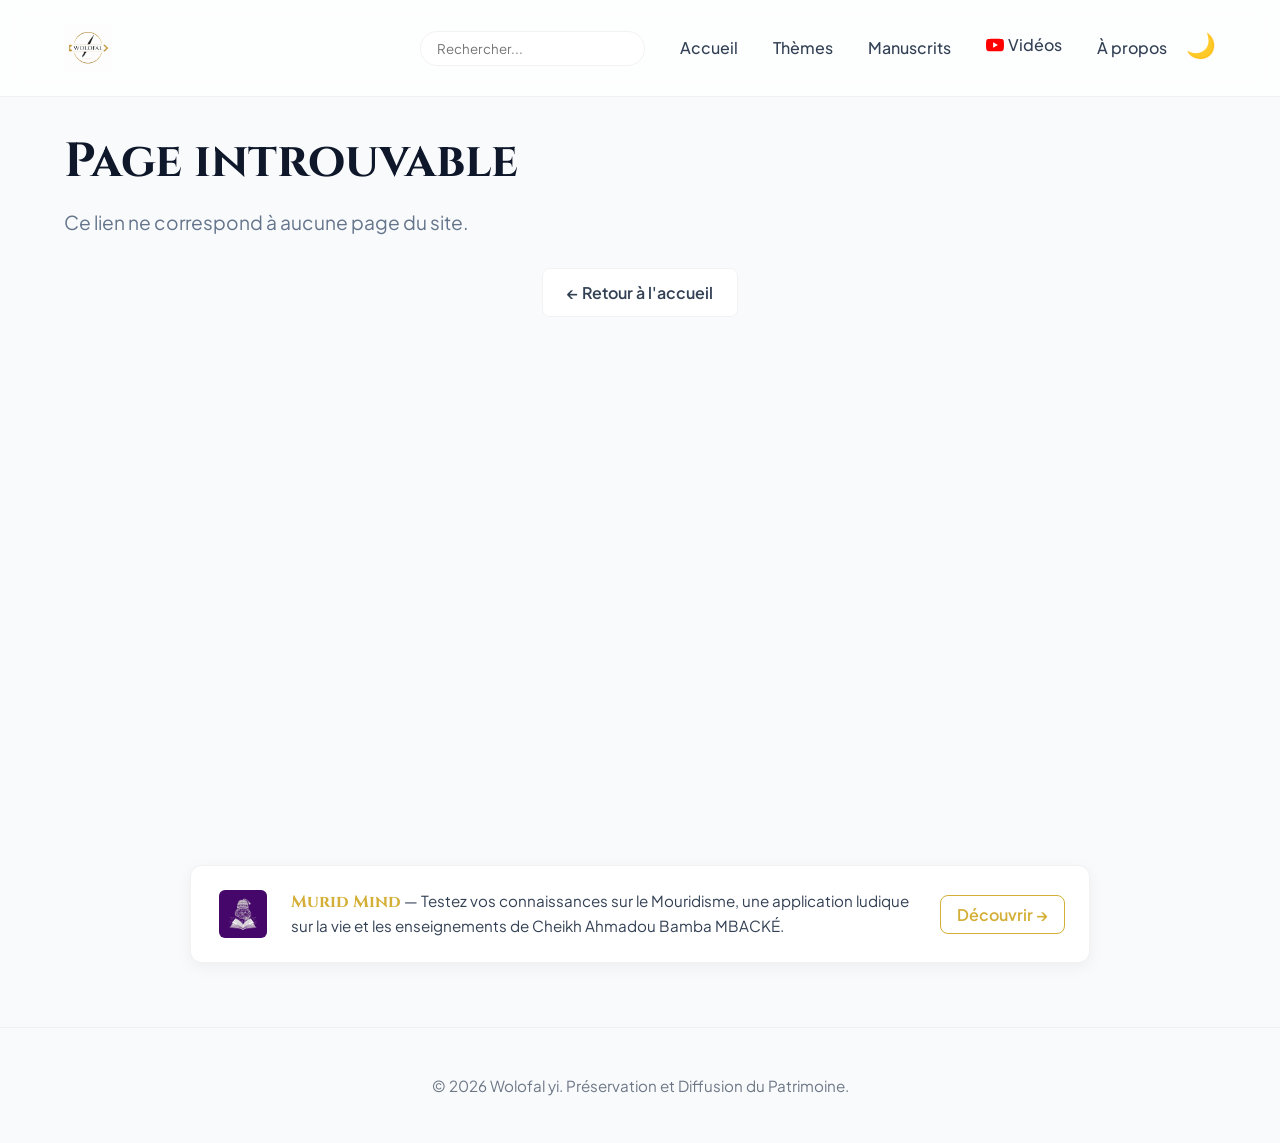
==== commit 83741a0a: "Ajoute la page Videos (chaine YouTube integree au site) Flux RSS de la chaine recupere par build_dat" ====
--- a/index.html
+++ b/index.html
@@ -55,9 +55,9 @@
             <a href="/" onclick="app.navigate('home'); return false;">Accueil</a>
             <a href="/themes" onclick="app.navigate('themes'); return false;">Thèmes</a>
             <a href="/manuscrits" onclick="app.navigate('manuscripts'); return false;">Manuscrits</a>
-            <a href="https://www.youtube.com/@serignembayediakhate1075" target="_blank" class="nav-youtube-link" style="display: inline-flex; align-items: center; gap: 0.25rem;">
+            <a href="/videos" onclick="app.navigate('videos'); return false;" class="nav-youtube-link" style="display: inline-flex; align-items: center; gap: 0.25rem;">
                 <svg class="nav-youtube-icon" viewBox="0 0 24 24" width="18" height="18" fill="currentColor" style="color: #ff0000; transition: transform 0.3s;"><path d="M23.498 6.163a3.003 3.003 0 0 0-2.11-2.11C19.518 3.545 12 3.545 12 3.545s-7.518 0-9.388.508a3.003 3.003 0 0 0-2.11 2.11C0 8.033 0 12 0 12s0 3.967.502 5.837a3.003 3.003 0 0 0 2.11 2.11c1.87.508 9.388.508 9.388.508s7.518 0 9.388-.508a3.003 3.003 0 0 0 2.11-2.11C24 15.967 24 12 24 12s0-3.967-.502-5.837zM9.545 15.568V8.432L15.818 12l-6.273 3.568z"/></svg>
-                Chaîne YouTube
+                Vidéos
             </a>
             <a href="/apropos" onclick="app.navigate('about'); return false;">À propos</a>
             <button id="themeToggle" class="theme-btn" onclick="app.toggleTheme()">🌙</button>
--- a/style.css
+++ b/style.css
@@ -1021,3 +1021,41 @@
 [data-theme="dark"] .manuscript-type-transcrit {
     background: rgba(255, 255, 255, 0.08);
 }
+
+/* Page Vidéos (chaîne YouTube) */
+.channel-banner {
+    display: flex; align-items: center; justify-content: space-between; gap: 1rem;
+    background: var(--primary-color); color: #fff; border-radius: 16px;
+    padding: 1.5rem 2rem; margin-bottom: 2rem; text-align: left;
+}
+.channel-name { font-family: 'Cinzel', serif; font-size: 1.6rem; font-weight: 700; }
+.channel-sub { color: var(--accent-color); font-size: 0.9rem; margin-top: 0.25rem; }
+.channel-subscribe {
+    background: var(--accent-color); color: #1e293b; font-weight: 700; text-decoration: none;
+    padding: 0.7rem 1.4rem; border-radius: 999px; white-space: nowrap;
+}
+.channel-subscribe:hover { filter: brightness(1.08); }
+.video-featured { display: grid; grid-template-columns: 3fr 2fr; gap: 2rem; align-items: center; margin-bottom: 3rem; text-align: left; }
+.video-badge { color: var(--accent-color); font-weight: 700; font-size: 0.8rem; letter-spacing: 0.08em; }
+.video-featured-info h2 { font-size: 1.8rem; margin: 0.5rem 0; color: var(--primary-color); line-height: 1.25; }
+.videos-subtitle { text-align: left; margin-bottom: 1.5rem; color: var(--primary-color); }
+.videos-grid { display: grid; grid-template-columns: repeat(auto-fill, minmax(260px, 1fr)); gap: 1.5rem; }
+.video-card { display: flex; flex-direction: column; gap: 0.4rem; text-align: left; }
+.video-thumb {
+    position: relative; display: block; width: 100%; aspect-ratio: 16/9; border: 0; padding: 0;
+    border-radius: 12px; cursor: pointer; background-size: cover; background-position: center; background-color: #1e293b;
+}
+.video-play {
+    position: absolute; inset: 0; margin: auto; width: 56px; height: 56px; border-radius: 50%;
+    background: rgba(0,0,0,0.65); color: #fff; display: flex; align-items: center; justify-content: center;
+    font-size: 1.3rem; padding-left: 4px; transition: transform 0.2s, background 0.2s;
+}
+.video-thumb:hover .video-play { transform: scale(1.1); background: #ff0000; }
+.video-embed { position: relative; width: 100%; aspect-ratio: 16/9; border-radius: 12px; overflow: hidden; background: #000; }
+.video-embed iframe { position: absolute; inset: 0; width: 100%; height: 100%; border: 0; }
+.video-title { font-weight: 600; color: var(--text-color, inherit); line-height: 1.35; }
+.video-meta { font-size: 0.85rem; color: #94a3b8; }
+@media (max-width: 768px) {
+    .video-featured { grid-template-columns: 1fr; }
+    .channel-banner { flex-direction: column; align-items: flex-start; }
+}
